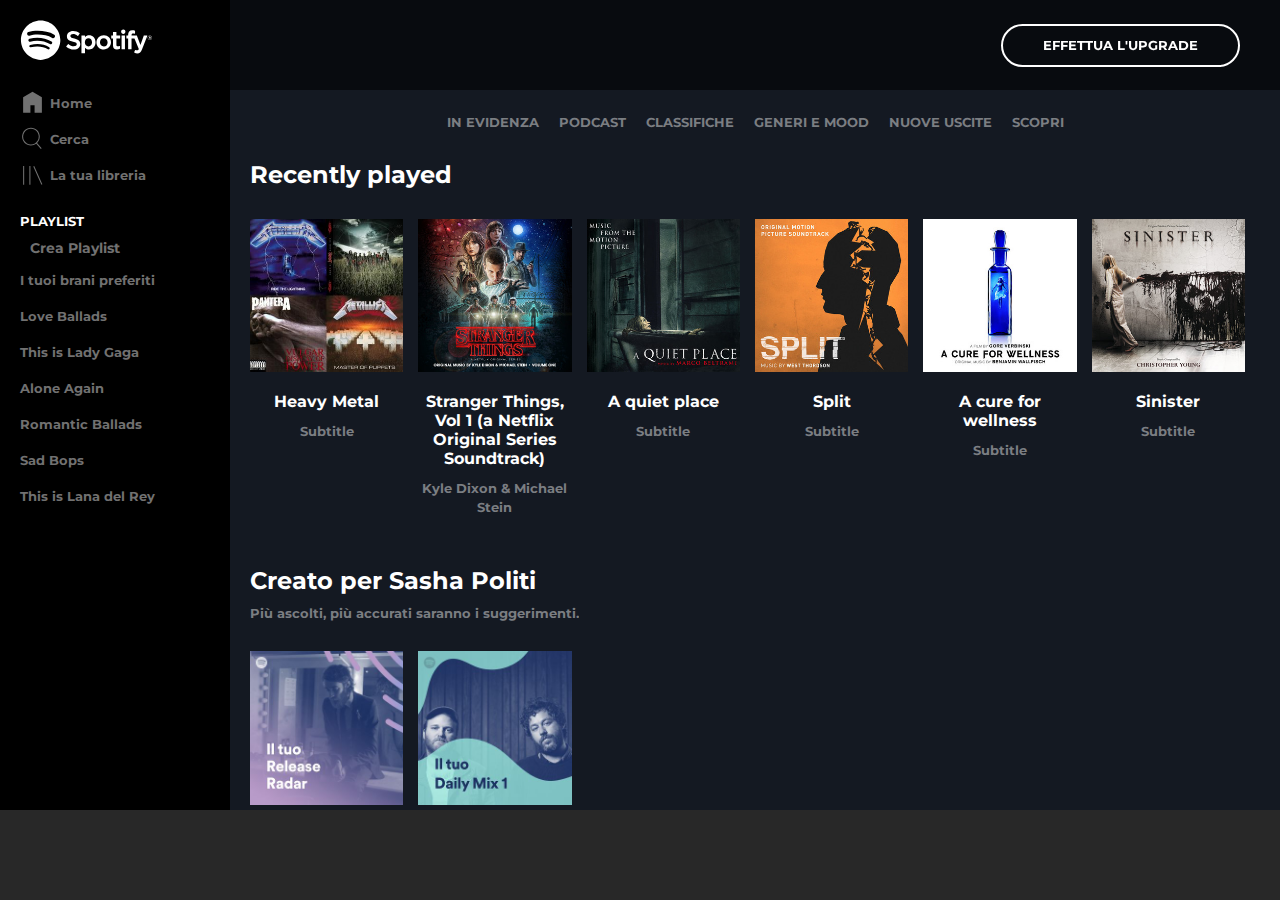
==== index.html @ 7b80582f "sidebar with overflow hidden and playlist complete + hover effect" ====
<!DOCTYPE html>
<html lang="en">
<head>
    <meta charset="UTF-8" />
    <meta name="viewport" content="width=device-width, initial-scale=1.0" />
    <link
      rel="stylesheet"
      href="https://cdnjs.cloudflare.com/ajax/libs/font-awesome/6.5.1/css/all.min.css"
      integrity="sha512-DTOQO9RWCH3ppGqcWaEA1BIZOC6xxalwEsw9c2QQeAIftl+Vegovlnee1c9QX4TctnWMn13TZye+giMm8e2LwA=="
      crossorigin="anonymous"
      referrerpolicy="no-referrer"
    />
    <link rel="preconnect" href="https://fonts.googleapis.com">
    <link rel="preconnect" href="https://fonts.gstatic.com" crossorigin>
    <link href="https://fonts.googleapis.com/css2?family=Montserrat:ital,wght@0,100..900;1,100..900&display=swap" rel="stylesheet">
    <link rel="stylesheet" href="css/style.css" />
    <link rel="stylesheet" href="css/media-queries.css" />
    <title>Spotify</title>
</head>
<body>
    <div class="wrapper">
        <div class="content d-flex">

            <!-- top bar -->
            <div class="top-bar d-flex j-end ai-center">
                <a class="title" href="#">Effettua l'upgrade</a>
            </div>

            <!-- side bar -->
            <div id="sidebar" class="d-flex fd-column j-spacebetween">
                <div>
                    <a href="index.html"><img id="logo-big" src="img/logo.svg" alt="Logo - Spotify grande"></a>
                    <ul class="menu d-flex fd-column ai-flexstart">
                        <li>
                            <a class="d-flex ai-center" href="#">
                                <div class="icon">
                                <img id="logo-small" src="img/logo-small.svg" alt="Logo - Spotify piccolo">
                                <img src="img/home.svg" alt="Icona - Home">
                                </div>
                                <div class="text">
                                    Home
                                </div>
                                <div class="green-line"></div>
                            </a>                        
                        </li>
                        <li>
                            <a class="d-flex ai-center" href="#">
                                <div class="icon">
                                    <img src="img/search.svg" alt="Icona - Cerca">
                                </div>
                                <div class="text">
                                    Cerca
                                </div>
                                <div class="green-line"></div>
                            </a>                        
                        </li>
                        <li>
                            <a class="d-flex ai-center" href="#">
                                <div class="icon">
                                    <img src="img/libreria.svg" alt="Icona - La tua libreria">
                                </div>
                                <div class="text">
                                    La tua libreria
                                </div>
                                <div class="green-line"></div>
                            </a>                        
                        </li>
                    </ul>
                    <h5 class="title">Playlist</h5>
                    <ul class="playlist d-flex fd-column ai-flexstart">
                        <li>
                            <a class="d-flex ai-center" href="#">
                                <div class="icon"><i class="fa-solid fa-square-plus"></i></div>
                                <div class="text">Crea Playlist</div>
                            </a>
                        </li>
                        <li>
                            <a href="#">I tuoi brani preferiti</a>
                        </li>
                        <li>
                            <a href="#">Love Ballads</a>
                        </li>
                        <li>
                            <a href="#">This is Lady Gaga</a>
                        </li>
                        <li>
                            <a href="#">Alone Again</a>
                        </li>
                        <li>
                            <a href="#">Romantic Ballads</a>
                        </li>
                        <li>
                            <a href="#">Sad Bops</a>
                        </li>
                        <li>
                            <a href="#">This is Lana del Rey</a>
                        </li>

                    </ul>
                </div>

            </div>

            <!-- main -->
            <main>

                <!-- main nav bar -->
                <nav>
                    <ul class="d-flex f-wrap j-center">
                        <li>
                            <a class="title" href="#">
                                In evidenza
                                <div class="green-line"></div>
                            </a>
                        </li>
                        <li>
                            <a class="title" href="#">
                                Podcast
                                <div class="green-line"></div>
                            </a>
                        </li>
                        <li>
                            <a class="title" href="#">
                                Classifiche
                                <div class="green-line"></div>
                            </a>
                        </li>
                        <li>
                            <a class="title" href="#">
                                Generi e mood
                                <div class="green-line"></div>
                            </a>
                        </li>
                        <li>
                            <a class="title" href="#">
                                Nuove uscite
                                <div class="green-line"></div>
                            </a>
                        </li>
                        <li>
                            <a class="title" href="#">
                                Scopri
                                <div class="green-line"></div>
                            </a>
                        </li>
                    </ul>
                </nav>

                <!-- first section "recentrly played" -->
                <section>
                    <h2>Recently played</h2>
                    <div class="card-wrapper d-flex f-wrap">
                        <div class="card">
                            <div class="img-content">
                                <img src="img/metal_lifting.jpg" alt="Immagine - playlist genere heavy metal">
                                <i class="fa-regular fa-circle-play"></i>                           
                            </div>
                            <div class="text-content">
                                <h4>Heavy Metal</h4>
                                <span>Subtitle</span>
                            </div>
                        </div>
                        <div class="card">
                            <div class="img-content">
                                <img src="img/stranger.jpeg" alt="Immagine - album Stranger Things, Vol 1 (a Netflix Original Series Soundtrack)">
                                <i class="fa-regular fa-circle-play"></i>                           
                            </div>
                            <div class="text-content">
                                <h4>Stranger Things, Vol 1 (a Netflix Original Series Soundtrack)</h4>
                                <span>Kyle Dixon & Michael Stein</span>
                            </div>
                        </div>
                        <div class="card">
                            <div class="img-content">
                                <img src="img/aquietplace.jpeg" alt="Immagine - album A quiet place">
                                <i class="fa-regular fa-circle-play"></i>                           
                            </div>
                            <div class="text-content">
                                <h4>A quiet place</h4>
                                <span>Subtitle</span>
                            </div>
                        </div>
                        <div class="card">
                            <div class="img-content">
                                <img src="img/split.jpeg" alt="Immagine - album Split">
                                <i class="fa-regular fa-circle-play"></i>                           
                            </div>
                            <div class="text-content">
                                <h4>Split</h4>
                                <span>Subtitle</span>
                            </div>
                        </div>
                        <div class="card">
                            <div class="img-content">
                                <img src="img/cure.jpeg" alt="Immagine - album A cure for wellness">
                                <i class="fa-regular fa-circle-play"></i>                           
                            </div>
                            <div class="text-content">
                                <h4>A cure for wellness</h4>
                                <span>Subtitle</span>
                            </div>
                        </div>
                        <div class="card">
                            <div class="img-content">
                                <img src="img/sinister.jpeg" alt="Immagine - album Sinister">
                                <i class="fa-regular fa-circle-play"></i>                           
                            </div>
                            <div class="text-content">
                                <h4>Sinister</h4>
                                <span>Subtitle</span>
                            </div>
                        </div>
                    </div>
                </section>

                <!-- second section "creato per" -->
                <section>
                    <h2>Creato per Sasha Politi</h2>
                    <div class="subtitle">Più ascolti, più accurati saranno i suggerimenti.</div>
                    <div class="card-wrapper d-flex f-wrap">
                        <div class="card">
                            <div class="img-content">
                                <img src="img/radar.jpeg" alt="Immagine - playlist Release Radar">
                                <i class="fa-regular fa-circle-play"></i>                           
                            </div>
                            <div class="text-content">
                                <h4>Release Radar</h4>
                            </div>
                        </div>
                        <div class="card">
                            <div class="img-content">
                                <img src="img/mixdaily.jpeg" alt="Immagine - playlist Daily Mix 1">
                                <i class="fa-regular fa-circle-play"></i>                           
                            </div>
                            <div class="text-content">
                                <h4>Daily Mix 1</h4>
                            </div>
                        </div>
                    </div>
                </section>

                <!-- third section "artisti più popolari" -->
                <section>
                    <h2>Artisti più popolari</h2>
                    <div class="subtitle">Più ascolti, più accurati saranno i suggerimenti.</div>
                    <div class="card-wrapper d-flex f-wrap">
                        <div class="card">
                            <div class="circle img-content">
                                <img src="img/youg.jpeg" alt="Immagine - artista Lana Del Rey">
                                <i class="fa-regular fa-circle-play"></i>                           
                            </div>
                            <div class="text-content">
                                <h4>Lana Del Rey</h4>
                            </div>
                        </div>
                        <div class="card">
                            <div class="circle img-content">
                                <img src="img/einaudi.jpeg" alt="Immagine - artista Ludovico Einaudi">
                                <i class="fa-regular fa-circle-play"></i>                           
                            </div>
                            <div class="text-content">
                                <h4>Ludovico Einaudi</h4>
                            </div>
                        </div>
                    </div>
                </section>
            </main>
        </div>

        <!-- tool bar -->
        <div id="toolbar">

        </div>
    </div>
    
</body>
</html>
---- css/style.css ----
/* reset */
* {
  margin: 0;
  padding: 0;
  box-sizing: border-box;
}
ul {
  list-style: none;
}
a {
  text-decoration: none;
}

/* general */
body {
  font-family: "Montserrat", sans-serif;
  font-weight: bold;
  font-style: normal;
  font-size: 1em;
}
:root {
  --color-bg-main: #141922;
  --color-text-standard: #ffffff;
  --color-text-subtitle-main: #7b7e82;
  --color-bg-sidebar: #000000;
  --color-bg-toolbar: #282828;
  --color-text-subtitle-bars: #717171;
  --color-dark-line: #5a5a5a;
  --color-light-line: #c1c1c1;
  --color-details-green: #adff2f;
}
img {
  display: block;
  width: 100%;
}
.wrapper {
  height: 100vh;
}
.content {
  height: calc(100vh - 90px);
  width: 100%;
}

/* top bar */
.top-bar {
  background-color: rgba(0, 0, 0, 0.555);
  height: 90px;
  width: calc(100% - 200px);
  padding: 30px 40px;
  position: fixed;
  top: 0;
  left: 200px;
  z-index: 10;
}
.top-bar a {
  color: var(--color-text-standard);
  font-size: 0.8rem;
  padding: 12px 40px;
  border: 2px solid var(--color-text-standard);
  border-radius: 50px;
}
.top-bar a:hover {
  font-size: 1rem;
  padding: 15px 45px;
  margin-right: -20px;
  transition-duration: 0.3s;
}
/* side bar */
#sidebar {
  width: 230px;
  background-color: var(--color-bg-sidebar);
  color: var(--color-text-subtitle-bars);
  padding: 20px 20px 10px;
  overflow: hidden;
}
#logo-big {
  width: 70%;
  margin-bottom: 25px;
}
#logo-small {
  display: none;
}
.menu li{
  padding: 5px 0;
  position: relative;
}
.menu .icon {
  width: 25px;
}
.menu .text {
  font-size: small;
  color: var(--color-text-subtitle-bars);
  padding: 5px 10px 5px 5px;
}
.menu .green-line {
  display: none;
  height: 35px;
  border-left: 3px solid var(--color-details-green);
  position: absolute;
  left: -20px;
  top: calc(50% - 35px / 2);
}
.menu a:hover .icon,
.menu a:hover .text,
.playlist a:hover {
  filter: brightness(0) invert(1);
  transition-duration: 0.3s;
  transition-timing-function: linear;
}
.menu a:hover .green-line {
  display: block;
}
h5 {
  color: var(--color-text-standard);
  margin-top: 20px;
}
.playlist {
  font-size: small;
  margin: 5px 0;
}
.playlist a {
  color: var(--color-text-subtitle-bars);
}
.playlist li:not(.playlist li:first-child) {
  padding: 10px 0;
}
.playlist li:first-child .text {
  padding: 5px 10px;
  font-size: 0.9rem;
}
.playlist .icon {
  font-size: 2.5rem;
}

/* main */
main {
  width: calc(100% - 230px);
  background-color: var(--color-bg-main);
  color: var(--color-text-standard);
  padding-top: 110px;
  overflow-y: auto;
}
nav {
  max-width: 700px;
  padding: 5px 30px;
  margin: 0 auto;
  font-size: 0.8rem;
}
nav ul {
  row-gap: 30px;
}
nav a {
  position: relative;
  color: var(--color-text-subtitle-main);
  padding: 5px 10px;
}
nav .green-line {
  display: none;
  width: 30px;
  border-bottom: 2px solid var(--color-details-green);
  position: absolute;
  bottom: 0;
  left: calc(50% - 15px);
}
nav a:hover {
  color: var(--color-text-standard);
  transition-duration: 0.5s;
  transition-timing-function: linear;
}
nav a:hover .green-line {
  display: block;
}
main section {
  padding: 25px 20px;
}
h2 {
  margin-bottom: 30px;
}
main .card-wrapper {
  gap: 15px;
}
main .card {
  width: calc(100% / 6 - 15px);
}
main .card .img-content img {
  width: 100%;
  height: 100%;
  object-fit: cover;
}
main .card .img-content {
  width: 100%;
  aspect-ratio: 1 / 1;
  margin-bottom: 20px;
  position: relative;
  cursor: pointer;
}
main .card .img-content i {
  display: none;
  font-size: 60px;
  position: absolute;
  top: calc(50% - 61px / 2);
  left: calc(50% - 60px / 2);
}
main .card .img-content:hover i {
  display: block;
}
main .card .img-content:hover img {
  filter: brightness(40%);
  transition-duration: 0.3s;
  transition-timing-function: linear;
}
main .card .text-content {
  text-align: center;
}
h4 {
  margin-bottom: 10px;
}
main span,
.subtitle {
  color: var(--color-text-subtitle-main);
  font-size: small;
}
main .subtitle {
  margin: -20px 0 30px 0;
}
.circle {
  border-radius: 50%;
  overflow: hidden;
}

/* tool bar */
#toolbar {
  background-color: var(--color-bg-toolbar);
  height: 90px;
  z-index: 3;
}

/* text utility */
.title {
  text-transform: uppercase;
}

/* flex utility */
.d-flex {
  display: flex;
}
.fd-column {
  flex-direction: column;
}
.f-wrap {
  flex-wrap: wrap;
}
.j-end {
  justify-content: flex-end;
}
.j-center {
  justify-content: center;
}
.j-spacebetween {
  justify-content: space-between;
}
.ai-center {
  align-items: center;
}
.ai-flexstart {
  align-items: flex-start;
}
---- css/media-queries.css ----
@media screen and (max-width: 992px) {
  main .card {
    width: calc(100% / 4 - 15px);
  }
}
@media screen and (max-width: 768px) {
  main .card {
    width: calc(100% / 2 - 15px);
  }
}
@media screen and (max-width: 576px) {
  .top-bar {
    width: calc(100% - 50px);
    left: 50px;
  }
  #sidebar {
    width: 50px;
  }
  main {
    width: calc(100% - 50px);
  }
}
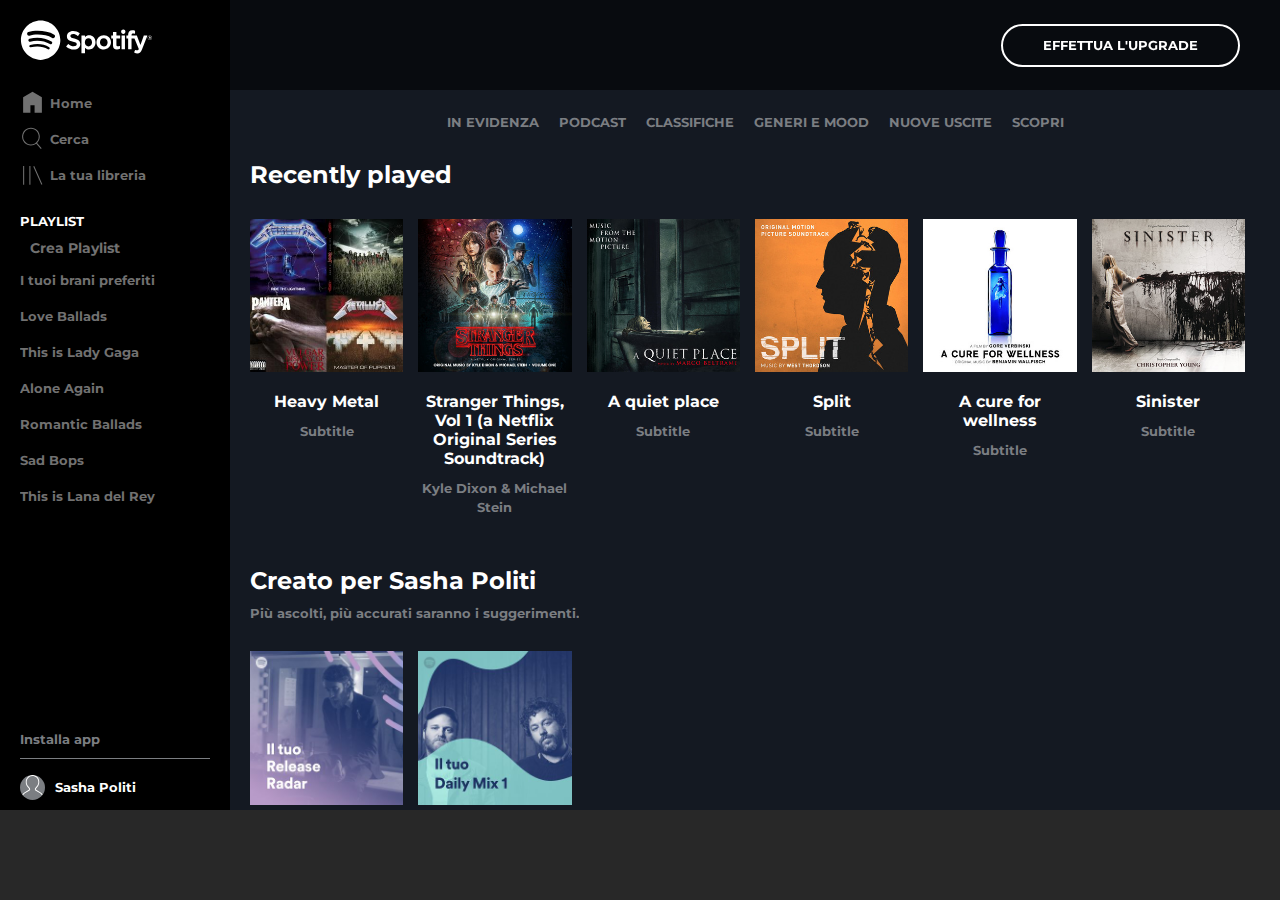
==== commit 75ae97bc: "overflow-y playlist fail" ====
--- a/index.html
+++ b/index.html
@@ -27,15 +27,15 @@
             </div>
 
             <!-- side bar -->
-            <div id="sidebar" class="d-flex fd-column j-spacebetween">
-                <div>
+            <div id="sidebar" class="d-flex fd-column">
+                <div class="sidebar-top d-flex fd-column">
                     <a href="index.html"><img id="logo-big" src="img/logo.svg" alt="Logo - Spotify grande"></a>
+                    <a href="index.html"><img id="logo-small" src="img/logo-small.svg" alt="Logo - Spotify piccolo"></a>
                     <ul class="menu d-flex fd-column ai-flexstart">
                         <li>
                             <a class="d-flex ai-center" href="#">
                                 <div class="icon">
-                                <img id="logo-small" src="img/logo-small.svg" alt="Logo - Spotify piccolo">
-                                <img src="img/home.svg" alt="Icona - Home">
+                                    <img src="img/home.svg" alt="Icona - Home">
                                 </div>
                                 <div class="text">
                                     Home
@@ -66,39 +66,56 @@
                             </a>                        
                         </li>
                     </ul>
-                    <h5 class="title">Playlist</h5>
-                    <ul class="playlist d-flex fd-column ai-flexstart">
-                        <li>
-                            <a class="d-flex ai-center" href="#">
-                                <div class="icon"><i class="fa-solid fa-square-plus"></i></div>
-                                <div class="text">Crea Playlist</div>
-                            </a>
-                        </li>
-                        <li>
-                            <a href="#">I tuoi brani preferiti</a>
-                        </li>
-                        <li>
-                            <a href="#">Love Ballads</a>
-                        </li>
-                        <li>
-                            <a href="#">This is Lady Gaga</a>
-                        </li>
-                        <li>
-                            <a href="#">Alone Again</a>
-                        </li>
-                        <li>
-                            <a href="#">Romantic Ballads</a>
-                        </li>
-                        <li>
-                            <a href="#">Sad Bops</a>
-                        </li>
-                        <li>
-                            <a href="#">This is Lana del Rey</a>
-                        </li>
-
-                    </ul>
+                    <div class="playlist">                        
+                        <h5 class="title">Playlist</h5>
+                                <a class="d-flex ai-center" href="#">
+                                    <div class="icon"><i class="fa-solid fa-square-plus"></i></div>
+                                    <div class="text">Crea Playlist</div>
+                                </a>
+                        <ul class="d-flex fd-column ai-flexstart">
+                            <li>
+                                <a href="#">I tuoi brani preferiti</a>
+                            </li>
+                            <li>
+                                <a href="#">Love Ballads</a>
+                            </li>
+                            <li>
+                                <a href="#">This is Lady Gaga</a>
+                            </li>
+                            <li>
+                                <a href="#">Alone Again</a>
+                            </li>
+                            <li>
+                                <a href="#">Romantic Ballads</a>
+                            </li>
+                            <li>
+                                <a href="#">Sad Bops</a>
+                            </li>
+                            <li>
+                                <a href="#">This is Lana del Rey</a>
+                            </li>
+                        </ul>
+                    </div>
                 </div>
-
+                <div class="sidebar-bottom d-flex fd-column j-end">
+                    <div class="install">
+                        <a href="#">
+                            <i class="fa-regular fa-circle-down"></i>
+                            <span>Installa app</span>
+                        </a>
+                    </div>
+                    <div class="gray-line"></div>
+                    <div class="profile d-flex fd-column ai-flexstart">
+                        <a class="d-flex ai-center" href="#">
+                            <div class="icon circle">
+                                <img src="img/profile.svg" alt="immagine - Profilo">
+                            </div>
+                            <div class="name">
+                                <h5>Sasha Politi</h5>
+                            </div>
+                        </a>
+                    </div>
+                </div>
             </div>
 
             <!-- main -->
--- a/css/style.css
+++ b/css/style.css
@@ -28,6 +28,7 @@
   --color-dark-line: #5a5a5a;
   --color-light-line: #c1c1c1;
   --color-details-green: #adff2f;
+  --color-transparency: #acff2f00;
 }
 img {
   display: block;
@@ -35,6 +36,7 @@
 }
 .wrapper {
   height: 100vh;
+  min-width: 400px;
 }
 .content {
   height: calc(100vh - 90px);
@@ -45,11 +47,11 @@
 .top-bar {
   background-color: rgba(0, 0, 0, 0.555);
   height: 90px;
-  width: calc(100% - 200px);
+  width: calc(100% - 230px);
   padding: 30px 40px;
   position: fixed;
   top: 0;
-  left: 200px;
+  left: 230px;
   z-index: 10;
 }
 .top-bar a {
@@ -68,10 +70,17 @@
 /* side bar */
 #sidebar {
   width: 230px;
+  min-height: 480px;
   background-color: var(--color-bg-sidebar);
   color: var(--color-text-subtitle-bars);
   padding: 20px 20px 10px;
-  overflow: hidden;
+}
+.sidebar-top {
+  height: calc(100% - 80px);
+}
+.sidebar-bottom {
+  height: 80px;
+  background-color: var(--color-bg-sidebar);
 }
 #logo-big {
   width: 70%;
@@ -93,9 +102,8 @@
   padding: 5px 10px 5px 5px;
 }
 .menu .green-line {
-  display: none;
   height: 35px;
-  border-left: 3px solid var(--color-details-green);
+  border-left: 3px solid var(--color-transparency);
   position: absolute;
   left: -20px;
   top: calc(50% - 35px / 2);
@@ -104,32 +112,64 @@
 .menu a:hover .text,
 .playlist a:hover {
   filter: brightness(0) invert(1);
+  transition-duration: 0.2s;
+  transition-timing-function: linear;
+}
+.menu a:hover .green-line {
+  border-color: var(--color-details-green);
   transition-duration: 0.3s;
   transition-timing-function: linear;
 }
-.menu a:hover .green-line {
-  display: block;
-}
 h5 {
   color: var(--color-text-standard);
-  margin-top: 20px;
-}
-.playlist {
-  font-size: small;
-  margin: 5px 0;
+  margin: 20px 0 5px 0;
+}
+#sidebar .sidebar-top .playlist {
+  min-height: 0;
+  overflow: hidden;
 }
 .playlist a {
   color: var(--color-text-subtitle-bars);
 }
-.playlist li:not(.playlist li:first-child) {
+.playlist ul {
+  height: 100%;
+  font-size: small;  
+  overflow-y: auto;
+}
+.playlist li {
   padding: 10px 0;
 }
-.playlist li:first-child .text {
+.playlist .text {
   padding: 5px 10px;
   font-size: 0.9rem;
 }
 .playlist .icon {
   font-size: 2.5rem;
+}
+.sidebar-bottom .install a {
+  font-size: small;
+  color: var(--color-text-subtitle-main);
+}
+.sidebar-bottom .install a:hover {
+  color: var(--color-text-standard);
+  transition-duration: 0.2s;
+  transition-timing-function: linear;
+}
+.sidebar-bottom .gray-line {
+  width: 100%;
+  border-bottom: 1px solid var(--color-text-subtitle-main);
+  margin: 10px 0 15px 0;
+}
+.profile .icon {
+  background-color: var(--color-text-subtitle-main);
+}
+.profile .icon img {
+  width: 25px;
+  aspect-ratio: 1 / 1;
+}
+.profile .name h5 {
+  margin: 0;
+  padding: 5px 10px;
 }
 
 /* main */
@@ -155,20 +195,21 @@
   padding: 5px 10px;
 }
 nav .green-line {
-  display: none;
   width: 30px;
-  border-bottom: 2px solid var(--color-details-green);
+  border-bottom: 2px solid var(--color-transparency);
   position: absolute;
   bottom: 0;
   left: calc(50% - 15px);
 }
 nav a:hover {
   color: var(--color-text-standard);
-  transition-duration: 0.5s;
+  transition-duration: 0.2s;
   transition-timing-function: linear;
 }
 nav a:hover .green-line {
-  display: block;
+  border-color: var(--color-details-green);
+  transition-duration: 0.3s;
+  transition-timing-function: linear;
 }
 main section {
   padding: 25px 20px;
@@ -195,14 +236,16 @@
   cursor: pointer;
 }
 main .card .img-content i {
-  display: none;
+  color: var(--color-transparency);
   font-size: 60px;
   position: absolute;
   top: calc(50% - 61px / 2);
   left: calc(50% - 60px / 2);
 }
 main .card .img-content:hover i {
-  display: block;
+  color: var(--color-text-standard);
+  transition-duration: 0.2s;
+  transition-timing-function: linear;
 }
 main .card .img-content:hover img {
   filter: brightness(40%);
@@ -259,6 +302,9 @@
 .j-spacebetween {
   justify-content: space-between;
 }
+.ac-start {
+  align-content: flex-start;
+}
 .ai-center {
   align-items: center;
 }
--- a/css/media-queries.css
+++ b/css/media-queries.css
@@ -15,8 +15,31 @@
   }
   #sidebar {
     width: 50px;
+    padding: 5px 10px;
   }
   main {
     width: calc(100% - 50px);
   }
+  #logo-big,
+  .sidebar-top .menu .text,
+  .sidebar-top .playlist,
+  .sidebar-bottom .install span,
+  .sidebar-bottom .gray-line,
+  .sidebar-bottom .profile .name {
+    display: none;
+  }
+  #logo-small {
+    display: block;
+  }
+  .sidebar-top .menu,
+  .sidebar-bottom {
+    margin-top: 5px;
+    align-items: center;
+  }
+  .menu .green-line {
+    left: -13px;
+  }
+  .sidebar-bottom .profile {
+    margin: 20px 0 5px 0
+  }
 }
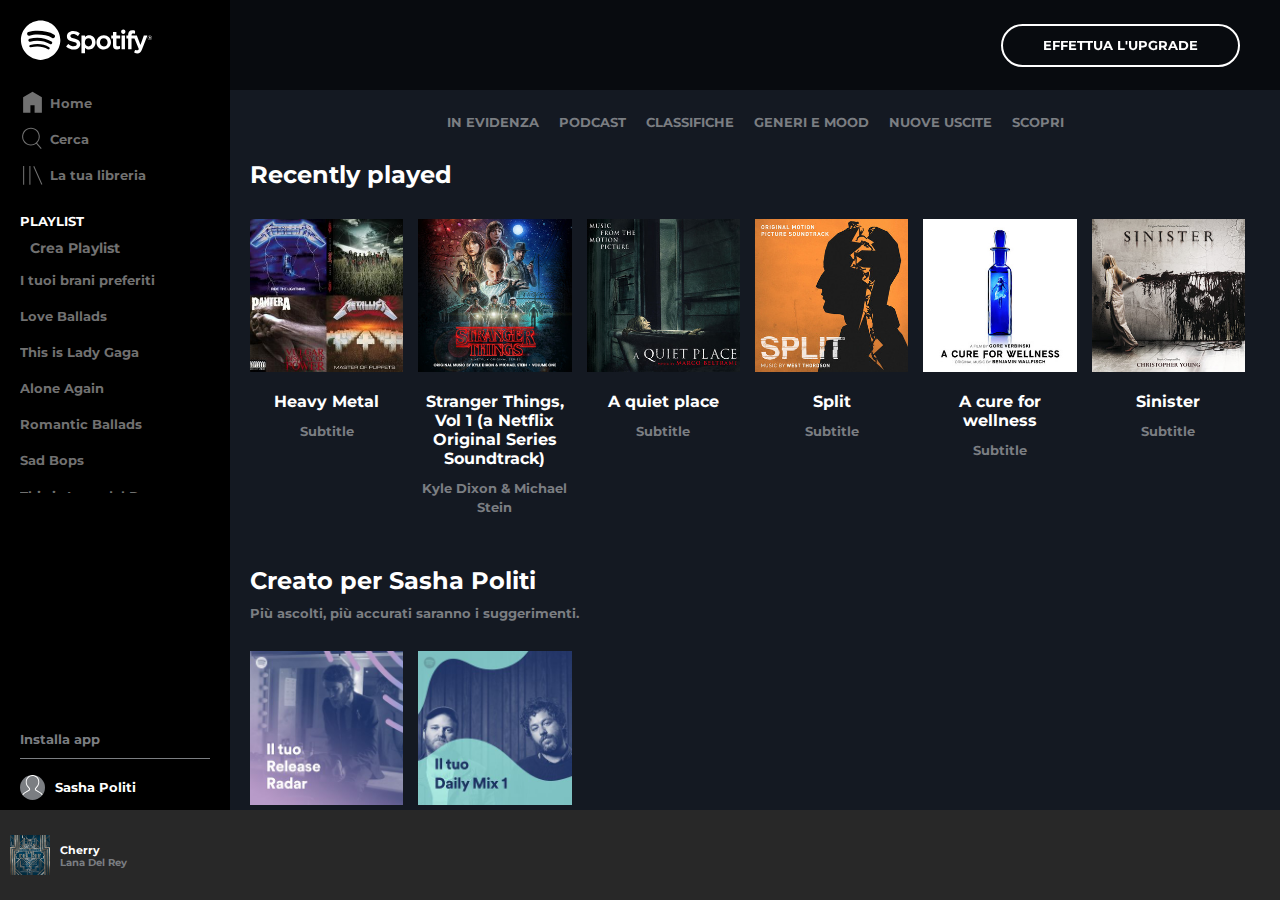
==== commit 5c7df791: "toolbar first part complete" ====
--- a/index.html
+++ b/index.html
@@ -285,8 +285,28 @@
         </div>
 
         <!-- tool bar -->
-        <div id="toolbar">
-
+        <div id="toolbar" class="d-flex ai-center j-spacebetween">
+            <div class="album d-flex ai-center j-spacebetween">
+                <div class="d-flex ai-center">
+                    <div>
+                        <img src="img/youg.jpeg" alt="Immagine - Album in ascolto">
+                    </div>
+                    <div class="d-flex fd-column ai-flexstart">
+                        <h6><a href="#">Cherry</a></h6>
+                        <span><a href="#">Lana Del Rey</a></span>
+                    </div>
+                </div>
+                <div class="d-flex f-wrap j-spacebetween">
+                    <a href="#"><i class="fa-regular fa-heart"></i></a>
+                    <a href="#"><i class="fa-regular fa-folder"></i></a>
+                </div>
+            </div>
+            <div class="media"></div>
+            <div class="volume">
+                <i class="fa-solid fa-list-ul"></i>
+                <i class="fa-solid fa-display"></i>
+                <i class="fa-solid fa-volume-high"></i>
+            </div>
         </div>
     </div>
     
--- a/css/style.css
+++ b/css/style.css
@@ -132,7 +132,7 @@
   color: var(--color-text-subtitle-bars);
 }
 .playlist ul {
-  height: 100%;
+  height: calc(100% - 90px);
   font-size: small;  
   overflow-y: auto;
 }
@@ -274,8 +274,43 @@
 /* tool bar */
 #toolbar {
   background-color: var(--color-bg-toolbar);
+  color: var(--color-text-standard);
   height: 90px;
   z-index: 3;
+}
+.album,
+.volume {
+  width: 30%;
+  max-width: 230px;
+}
+#toolbar img {
+  width: 40px;
+  aspect-ratio: 1 / 1;
+  margin: 10px;
+}
+#toolbar .album span a,
+#toolbar .album i {
+  color: var(--color-text-subtitle-main);
+}
+#toolbar .album span {
+  font-size: 0.6rem;
+}
+#toolbar .album h6 a {
+  font-size: 0.7rem;
+  color: var(--color-text-standard);
+}
+#toolbar .album h6 a:hover,
+#toolbar .album span a:hover {
+  text-decoration: underline;
+}
+#toolbar .album>div:last-child {
+  width: 18%;
+}
+#toolbar .album>div:last-child a:hover i,
+#toolbar .album span a:hover {
+  color: var(--color-text-standard);
+  transition-duration: 0.2s;
+  transition-timing-function: linear;
 }
 
 /* text utility */
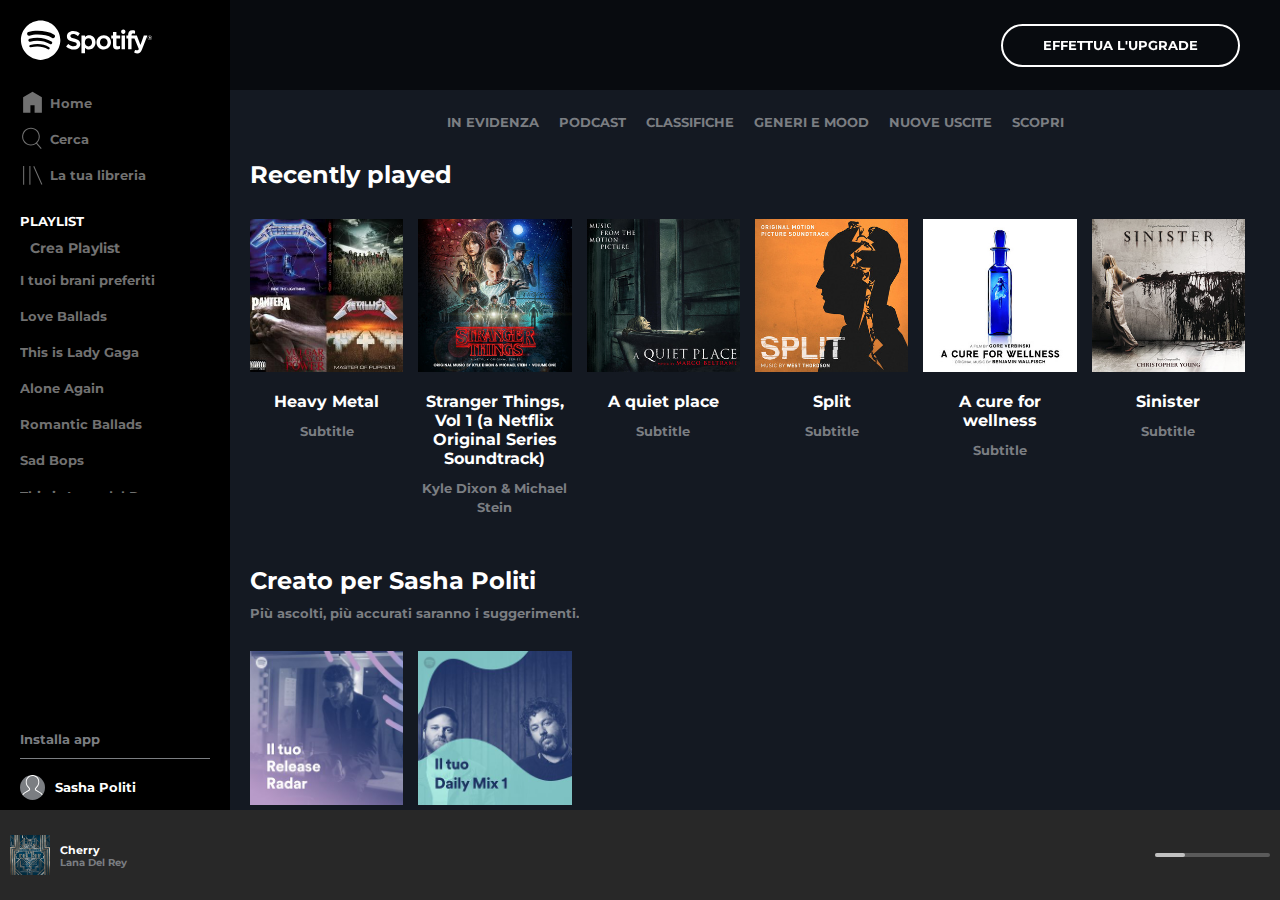
==== commit 98c23d35: "toolbar volume with hover effect complete" ====
--- a/index.html
+++ b/index.html
@@ -302,10 +302,15 @@
                 </div>
             </div>
             <div class="media"></div>
-            <div class="volume">
+            <div class="volume d-flex ai-center j-spacebetween">
                 <i class="fa-solid fa-list-ul"></i>
                 <i class="fa-solid fa-display"></i>
                 <i class="fa-solid fa-volume-high"></i>
+                <div class="volume-bar">
+                    <div class="volume-status">
+                        <div class="volume-thumb"></div>
+                    </div>
+                </div>
             </div>
         </div>
     </div>
--- a/css/style.css
+++ b/css/style.css
@@ -312,6 +312,41 @@
   transition-duration: 0.2s;
   transition-timing-function: linear;
 }
+#toolbar .volume .volume-bar {
+  position: relative;
+  width: 50%;
+  border-bottom: 4px solid var(--color-dark-line);
+  border-radius: 50px;
+  margin-right: 10px;
+  cursor: pointer;
+}
+#toolbar .volume .volume-bar .volume-status {
+  position: absolute;
+  left: 0;
+  width: 30px;
+  border-bottom: 4px solid var(--color-light-line);
+  border-radius: 50px;
+}
+#toolbar .volume .volume-bar .volume-status .volume-thumb {
+  position: absolute;
+  left: 25px;
+  top: calc(50% - 3px);
+  width: 10px;
+  aspect-ratio: 1 / 1;
+  background-color: var(--color-transparency);
+  border-radius: 50px;
+}
+#toolbar .volume .volume-bar:hover .volume-status{
+  border-color: var(--color-details-green);
+  transition-duration: 0.2s;
+  transition-timing-function: linear;
+}
+#toolbar .volume .volume-bar:hover .volume-thumb {
+  background-color: var(--color-light-line);
+  transition-duration: 0.2s;
+  transition-timing-function: linear;
+}
+
 
 /* text utility */
 .title {
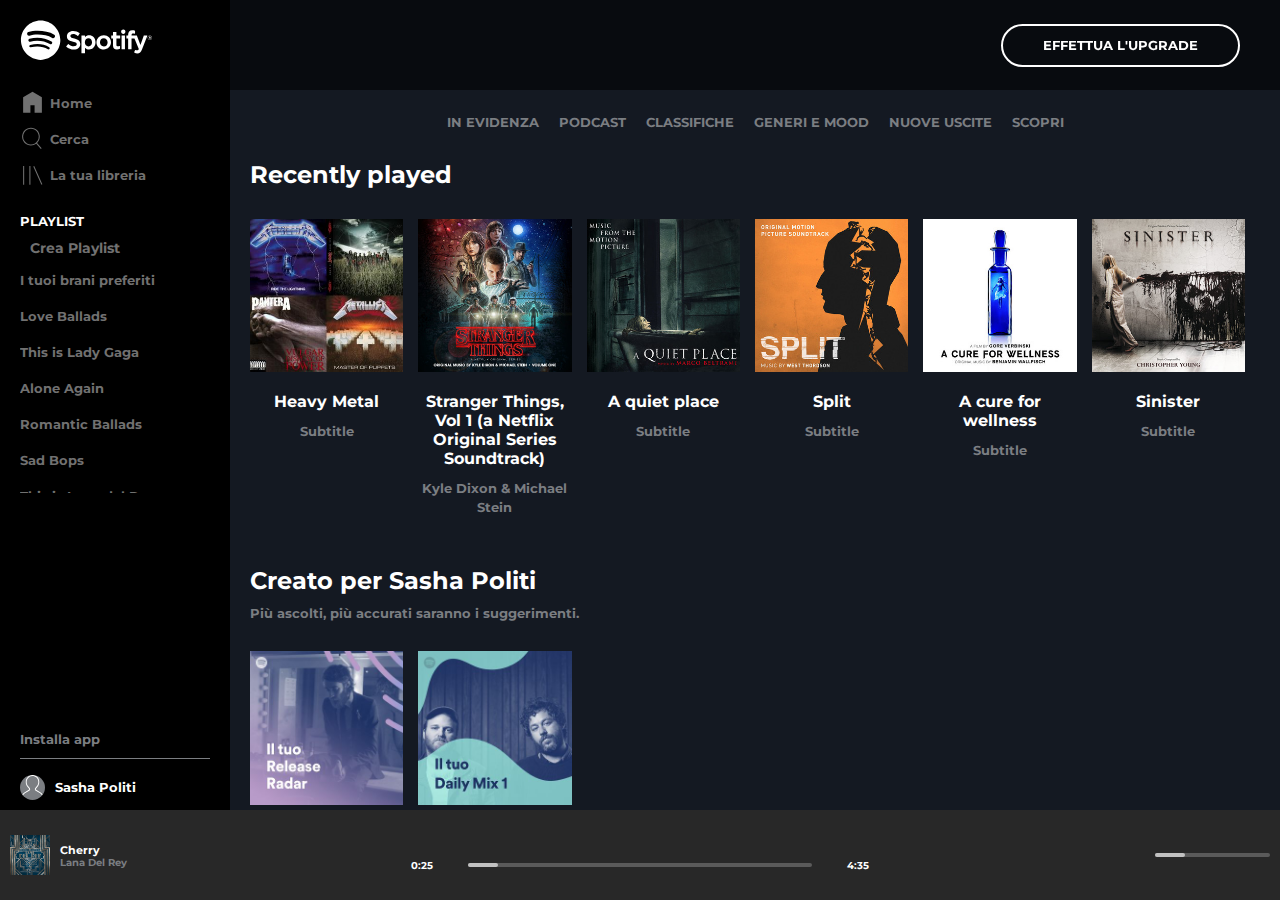
==== commit 657cefd5: "toolbar complete with hover effects" ====
--- a/index.html
+++ b/index.html
@@ -301,7 +301,24 @@
                     <a href="#"><i class="fa-regular fa-folder"></i></a>
                 </div>
             </div>
-            <div class="media"></div>
+            <div class="media d-flex fd-column ai-center">
+                <div class="d-flex ai-center j-spaceevenly">
+                    <i class="fa-solid fa-shuffle"></i>
+                    <i class="fa-solid fa-backward-step"></i>
+                    <i class="fa-regular fa-circle-play"></i>
+                    <i class="fa-solid fa-forward-step"></i>
+                    <i class="fa-solid fa-rotate-right"></i>
+                </div>
+                <div class="d-flex ai-center j-spacearound">
+                    <span>0:25</span>
+                    <div class="music-bar">
+                        <div class="music-status">
+                            <div class="music-thumb"></div>
+                        </div>
+                    </div>
+                    <span>4:35</span>
+                </div>
+            </div>
             <div class="volume d-flex ai-center j-spacebetween">
                 <i class="fa-solid fa-list-ul"></i>
                 <i class="fa-solid fa-display"></i>
--- a/css/style.css
+++ b/css/style.css
@@ -292,7 +292,8 @@
 #toolbar .album i {
   color: var(--color-text-subtitle-main);
 }
-#toolbar .album span {
+#toolbar .album span,
+#toolbar .media span {
   font-size: 0.6rem;
 }
 #toolbar .album h6 a {
@@ -311,6 +312,40 @@
   color: var(--color-text-standard);
   transition-duration: 0.2s;
   transition-timing-function: linear;
+}
+#toolbar .media {
+  width: calc(100% - 30% * 2);
+  max-width: 550px;
+}
+#toolbar .media>div {
+  padding: 0 10px;
+  margin: 10px 0;
+  width: 100%;
+}
+#toolbar .media>div:first-child {
+  max-width: 300px;
+  font-size: 1rem;
+}
+#toolbar .media>div:first-child i {
+  cursor: pointer;
+}
+#toolbar .media>div:first-child .fa-circle-play {
+  font-size: 1.8rem;
+}
+#toolbar .media .fa-circle-play:hover {
+  transform: scale(1.2);
+  transition-duration: 0.1s;
+  transition-timing-function: linear;
+}
+#toolbar .media .music-bar {
+  position: relative;
+  width: 70%;
+  border-bottom: 4px solid var(--color-dark-line);
+  border-radius: 50px;
+  cursor: pointer;
+}
+#toolbar .volume i {
+  cursor: pointer;
 }
 #toolbar .volume .volume-bar {
   position: relative;
@@ -320,14 +355,16 @@
   margin-right: 10px;
   cursor: pointer;
 }
-#toolbar .volume .volume-bar .volume-status {
+#toolbar .volume .volume-bar .volume-status,
+#toolbar .media .music-bar .music-status {
   position: absolute;
   left: 0;
   width: 30px;
   border-bottom: 4px solid var(--color-light-line);
   border-radius: 50px;
 }
-#toolbar .volume .volume-bar .volume-status .volume-thumb {
+#toolbar .volume .volume-bar .volume-status .volume-thumb,
+#toolbar .media .music-bar .music-status .music-thumb {
   position: absolute;
   left: 25px;
   top: calc(50% - 3px);
@@ -336,12 +373,14 @@
   background-color: var(--color-transparency);
   border-radius: 50px;
 }
-#toolbar .volume .volume-bar:hover .volume-status{
+#toolbar .volume .volume-bar:hover .volume-status,
+#toolbar .media .music-bar:hover .music-status {
   border-color: var(--color-details-green);
   transition-duration: 0.2s;
   transition-timing-function: linear;
 }
-#toolbar .volume .volume-bar:hover .volume-thumb {
+#toolbar .volume .volume-bar:hover .volume-thumb,
+#toolbar .media .music-bar:hover .music-thumb {
   background-color: var(--color-light-line);
   transition-duration: 0.2s;
   transition-timing-function: linear;
@@ -372,6 +411,12 @@
 .j-spacebetween {
   justify-content: space-between;
 }
+.j-spacearound {
+  justify-content: space-around;
+}
+.j-spaceevenly {
+  justify-content: space-evenly;
+}
 .ac-start {
   align-content: flex-start;
 }
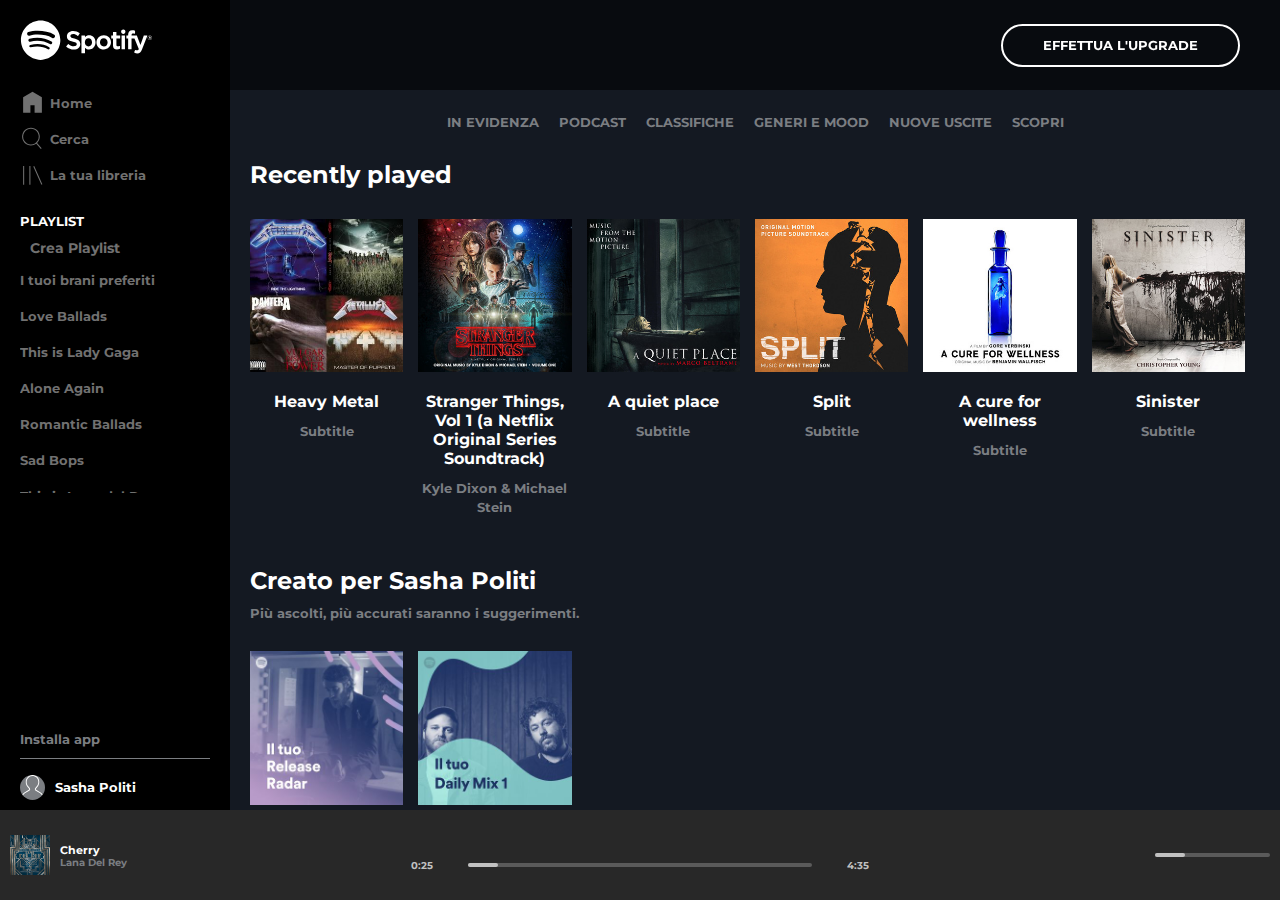
==== commit cd266617: "overflow fixed, more responsive, add media query height (bonus)" ====
--- a/index.html
+++ b/index.html
@@ -3,6 +3,7 @@
 <head>
     <meta charset="UTF-8" />
     <meta name="viewport" content="width=device-width, initial-scale=1.0" />
+    <link rel="icon" sizes="32x32" type="image/png" href="https://open.spotifycdn.com/cdn/images/favicon32.b64ecc03.png">
     <link
       rel="stylesheet"
       href="https://cdnjs.cloudflare.com/ajax/libs/font-awesome/6.5.1/css/all.min.css"
--- a/css/style.css
+++ b/css/style.css
@@ -41,6 +41,7 @@
 .content {
   height: calc(100vh - 90px);
   width: 100%;
+  overflow: hidden;
 }
 
 /* top bar */
@@ -274,7 +275,7 @@
 /* tool bar */
 #toolbar {
   background-color: var(--color-bg-toolbar);
-  color: var(--color-text-standard);
+  color: var(--color-light-line);
   height: 90px;
   z-index: 3;
 }
@@ -324,6 +325,7 @@
 }
 #toolbar .media>div:first-child {
   max-width: 300px;
+  color: var(--color-text-standard);
   font-size: 1rem;
 }
 #toolbar .media>div:first-child i {
--- a/css/media-queries.css
+++ b/css/media-queries.css
@@ -1,6 +1,11 @@
+@media screen and (max-width: 1200px) {
+  main .card {
+    width: calc(100% / 4 - 15px);
+  }
+}
 @media screen and (max-width: 992px) {
   main .card {
-    width: calc(100% / 4 - 15px);
+    width: calc(100% / 3 - 15px);
   }
 }
 @media screen and (max-width: 768px) {
@@ -43,3 +48,22 @@
     margin: 20px 0 5px 0
   }
 }
+@media screen and (max-width: 400px) {
+  main .card {
+    width: 100%;
+  }
+  .album>div:last-child {
+    display: none;
+  }
+  .volume {
+    justify-content: space-around;
+  }
+  .volume i:not(.fa-volume-high) {
+    display: none;
+  }
+}
+@media screen and (max-height: 230px) {
+  .top-bar {
+    display: none;
+  }
+}
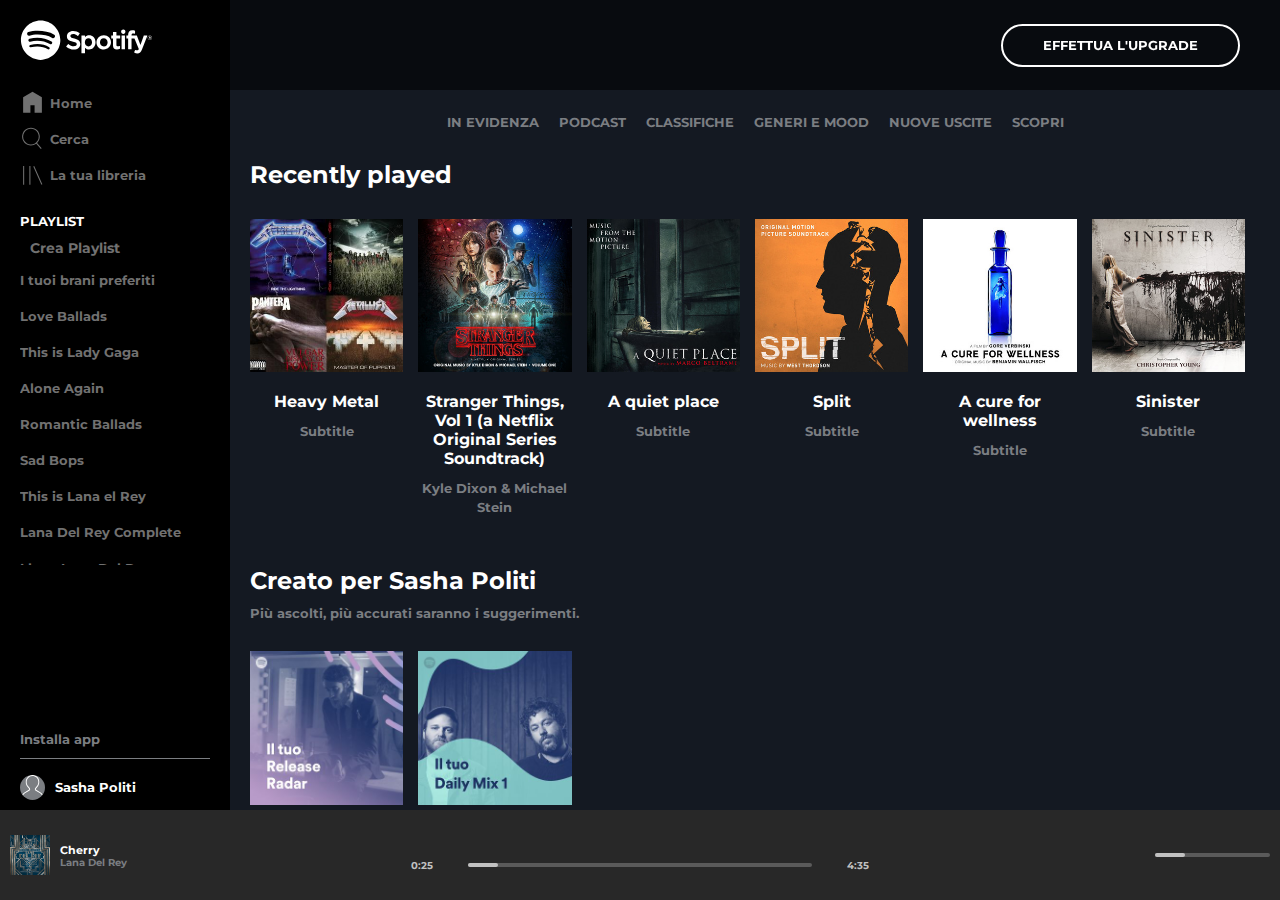
==== commit e4faf158: "custom scrollbar (bonus, not working very well)" ====
--- a/index.html
+++ b/index.html
@@ -93,7 +93,13 @@
                                 <a href="#">Sad Bops</a>
                             </li>
                             <li>
-                                <a href="#">This is Lana del Rey</a>
+                                <a href="#">This is Lana el Rey</a>
+                            </li>
+                            <li>
+                                <a href="#">Lana Del Rey Complete </a>
+                            </li>
+                            <li>
+                                <a href="#">I love Lana Del Rey</a>
                             </li>
                         </ul>
                     </div>
--- a/css/style.css
+++ b/css/style.css
@@ -30,6 +30,28 @@
   --color-details-green: #adff2f;
   --color-transparency: #acff2f00;
 }
+*::-webkit-scrollbar {
+  width: 10px;
+}
+*::-webkit-scrollbar-thumb {
+  background-color: var(--color-transparency);
+}
+.content:hover ::-webkit-scrollbar-thumb {
+  background-color: #5a5a5a70;
+  transition-duration: 0.3s;
+  transition-timing-function: linear;
+}
+*.content ::-webkit-scrollbar-thumb:hover {
+  background-color: #c1c1c170;
+  transition-duration: 0.3s;
+  transition-timing-function: linear;
+}
+*::-webkit-scrollbar-thumb:active,
+.content ::-webkit-scrollbar-thumb:active {
+  background-color: var(--color-light-line);
+  transition-duration: 0.3s;
+  transition-timing-function: linear;
+}
 img {
   display: block;
   width: 100%;
@@ -90,7 +112,7 @@
 #logo-small {
   display: none;
 }
-.menu li{
+.menu li {
   padding: 5px 0;
   position: relative;
 }
@@ -134,7 +156,7 @@
 }
 .playlist ul {
   height: calc(100% - 90px);
-  font-size: small;  
+  font-size: small;
   overflow-y: auto;
 }
 .playlist li {
@@ -305,10 +327,10 @@
 #toolbar .album span a:hover {
   text-decoration: underline;
 }
-#toolbar .album>div:last-child {
+#toolbar .album > div:last-child {
   width: 18%;
 }
-#toolbar .album>div:last-child a:hover i,
+#toolbar .album > div:last-child a:hover i,
 #toolbar .album span a:hover {
   color: var(--color-text-standard);
   transition-duration: 0.2s;
@@ -318,20 +340,20 @@
   width: calc(100% - 30% * 2);
   max-width: 550px;
 }
-#toolbar .media>div {
+#toolbar .media > div {
   padding: 0 10px;
   margin: 10px 0;
   width: 100%;
 }
-#toolbar .media>div:first-child {
+#toolbar .media > div:first-child {
   max-width: 300px;
   color: var(--color-text-standard);
   font-size: 1rem;
 }
-#toolbar .media>div:first-child i {
+#toolbar .media > div:first-child i {
   cursor: pointer;
 }
-#toolbar .media>div:first-child .fa-circle-play {
+#toolbar .media > div:first-child .fa-circle-play {
   font-size: 1.8rem;
 }
 #toolbar .media .fa-circle-play:hover {
@@ -388,7 +410,6 @@
   transition-timing-function: linear;
 }
 
-
 /* text utility */
 .title {
   text-transform: uppercase;
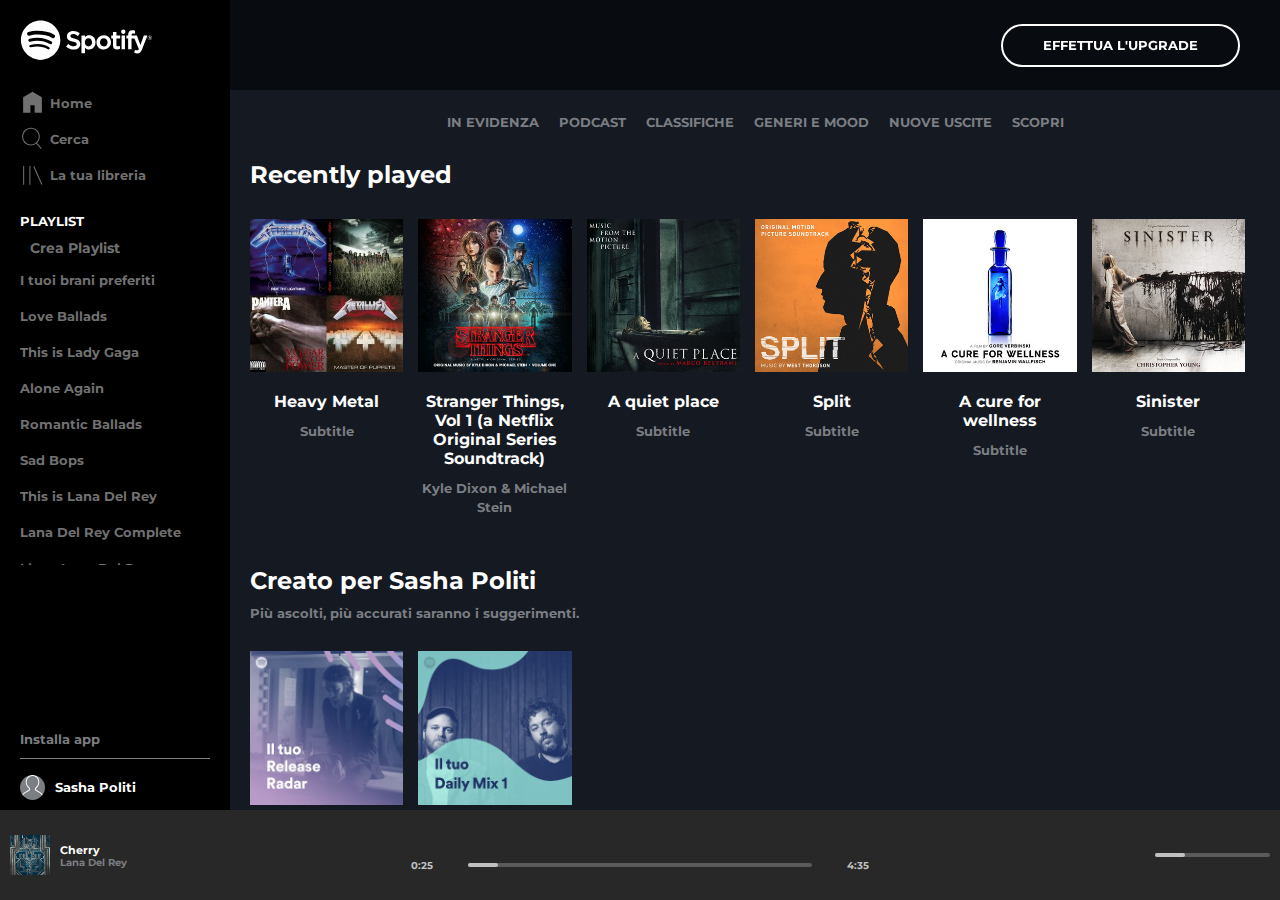
==== commit 3de1e12b: "new page profile Lana Del Rey with jumbotron complete (bonus)" ====
--- a/index.html
+++ b/index.html
@@ -34,7 +34,7 @@
                     <a href="index.html"><img id="logo-small" src="img/logo-small.svg" alt="Logo - Spotify piccolo"></a>
                     <ul class="menu d-flex fd-column ai-flexstart">
                         <li>
-                            <a class="d-flex ai-center" href="#">
+                            <a class="d-flex ai-center" href="index.html">
                                 <div class="icon">
                                     <img src="img/home.svg" alt="Icona - Home">
                                 </div>
@@ -93,7 +93,7 @@
                                 <a href="#">Sad Bops</a>
                             </li>
                             <li>
-                                <a href="#">This is Lana el Rey</a>
+                                <a href="#">This is Lana Del Rey</a>
                             </li>
                             <li>
                                 <a href="#">Lana Del Rey Complete </a>
@@ -174,7 +174,7 @@
                 <section>
                     <h2>Recently played</h2>
                     <div class="card-wrapper d-flex f-wrap">
-                        <div class="card">
+                        <a class="card" href="#">
                             <div class="img-content">
                                 <img src="img/metal_lifting.jpg" alt="Immagine - playlist genere heavy metal">
                                 <i class="fa-regular fa-circle-play"></i>                           
@@ -183,8 +183,8 @@
                                 <h4>Heavy Metal</h4>
                                 <span>Subtitle</span>
                             </div>
-                        </div>
-                        <div class="card">
+                        </a>
+                        <a class="card" href="#">
                             <div class="img-content">
                                 <img src="img/stranger.jpeg" alt="Immagine - album Stranger Things, Vol 1 (a Netflix Original Series Soundtrack)">
                                 <i class="fa-regular fa-circle-play"></i>                           
@@ -193,8 +193,8 @@
                                 <h4>Stranger Things, Vol 1 (a Netflix Original Series Soundtrack)</h4>
                                 <span>Kyle Dixon & Michael Stein</span>
                             </div>
-                        </div>
-                        <div class="card">
+                        </a>
+                        <a class="card" href="#">
                             <div class="img-content">
                                 <img src="img/aquietplace.jpeg" alt="Immagine - album A quiet place">
                                 <i class="fa-regular fa-circle-play"></i>                           
@@ -203,8 +203,8 @@
                                 <h4>A quiet place</h4>
                                 <span>Subtitle</span>
                             </div>
-                        </div>
-                        <div class="card">
+                        </a>
+                        <a class="card" href="#">
                             <div class="img-content">
                                 <img src="img/split.jpeg" alt="Immagine - album Split">
                                 <i class="fa-regular fa-circle-play"></i>                           
@@ -213,8 +213,8 @@
                                 <h4>Split</h4>
                                 <span>Subtitle</span>
                             </div>
-                        </div>
-                        <div class="card">
+                        </a>
+                        <a class="card" href="#">
                             <div class="img-content">
                                 <img src="img/cure.jpeg" alt="Immagine - album A cure for wellness">
                                 <i class="fa-regular fa-circle-play"></i>                           
@@ -223,8 +223,8 @@
                                 <h4>A cure for wellness</h4>
                                 <span>Subtitle</span>
                             </div>
-                        </div>
-                        <div class="card">
+                        </a>
+                        <a class="card" href="#">
                             <div class="img-content">
                                 <img src="img/sinister.jpeg" alt="Immagine - album Sinister">
                                 <i class="fa-regular fa-circle-play"></i>                           
@@ -233,7 +233,7 @@
                                 <h4>Sinister</h4>
                                 <span>Subtitle</span>
                             </div>
-                        </div>
+                        </a>
                     </div>
                 </section>
 
@@ -242,7 +242,7 @@
                     <h2>Creato per Sasha Politi</h2>
                     <div class="subtitle">Più ascolti, più accurati saranno i suggerimenti.</div>
                     <div class="card-wrapper d-flex f-wrap">
-                        <div class="card">
+                        <a class="card" href="#">
                             <div class="img-content">
                                 <img src="img/radar.jpeg" alt="Immagine - playlist Release Radar">
                                 <i class="fa-regular fa-circle-play"></i>                           
@@ -250,8 +250,8 @@
                             <div class="text-content">
                                 <h4>Release Radar</h4>
                             </div>
-                        </div>
-                        <div class="card">
+                        </a>
+                        <a class="card" href="#">
                             <div class="img-content">
                                 <img src="img/mixdaily.jpeg" alt="Immagine - playlist Daily Mix 1">
                                 <i class="fa-regular fa-circle-play"></i>                           
@@ -259,7 +259,7 @@
                             <div class="text-content">
                                 <h4>Daily Mix 1</h4>
                             </div>
-                        </div>
+                        </a>
                     </div>
                 </section>
 
@@ -268,7 +268,7 @@
                     <h2>Artisti più popolari</h2>
                     <div class="subtitle">Più ascolti, più accurati saranno i suggerimenti.</div>
                     <div class="card-wrapper d-flex f-wrap">
-                        <div class="card">
+                        <a class="card" href="lana-del-rey.html">
                             <div class="circle img-content">
                                 <img src="img/youg.jpeg" alt="Immagine - artista Lana Del Rey">
                                 <i class="fa-regular fa-circle-play"></i>                           
@@ -276,8 +276,8 @@
                             <div class="text-content">
                                 <h4>Lana Del Rey</h4>
                             </div>
-                        </div>
-                        <div class="card">
+                        </a>
+                        <a class="card" href="#">
                             <div class="circle img-content">
                                 <img src="img/einaudi.jpeg" alt="Immagine - artista Ludovico Einaudi">
                                 <i class="fa-regular fa-circle-play"></i>                           
@@ -285,7 +285,7 @@
                             <div class="text-content">
                                 <h4>Ludovico Einaudi</h4>
                             </div>
-                        </div>
+                        </a>
                     </div>
                 </section>
             </main>
@@ -300,7 +300,7 @@
                     </div>
                     <div class="d-flex fd-column ai-flexstart">
                         <h6><a href="#">Cherry</a></h6>
-                        <span><a href="#">Lana Del Rey</a></span>
+                        <span><a href="lana-del-rey.html">Lana Del Rey</a></span>
                     </div>
                 </div>
                 <div class="d-flex f-wrap j-spacebetween">
--- a/css/style.css
+++ b/css/style.css
@@ -244,7 +244,8 @@
   gap: 15px;
 }
 main .card {
-  width: calc(100% / 6 - 15px);
+  width: calc(100% / 6 - 15px);  
+  cursor: pointer;
 }
 main .card .img-content img {
   width: 100%;
@@ -256,7 +257,6 @@
   aspect-ratio: 1 / 1;
   margin-bottom: 20px;
   position: relative;
-  cursor: pointer;
 }
 main .card .img-content i {
   color: var(--color-transparency);
@@ -265,17 +265,18 @@
   top: calc(50% - 61px / 2);
   left: calc(50% - 60px / 2);
 }
-main .card .img-content:hover i {
-  color: var(--color-text-standard);
-  transition-duration: 0.2s;
-  transition-timing-function: linear;
-}
-main .card .img-content:hover img {
+main .card:hover i {
+  color: var(--color-text-standard);
+  transition-duration: 0.2s;
+  transition-timing-function: linear;
+}
+main .card:hover img {
   filter: brightness(40%);
   transition-duration: 0.3s;
   transition-timing-function: linear;
 }
 main .card .text-content {
+  color: var(--color-text-standard);
   text-align: center;
 }
 h4 {
@@ -449,3 +450,6 @@
 .ai-flexstart {
   align-items: flex-start;
 }
+.ai-flexend {
+  align-items: flex-end;
+}
